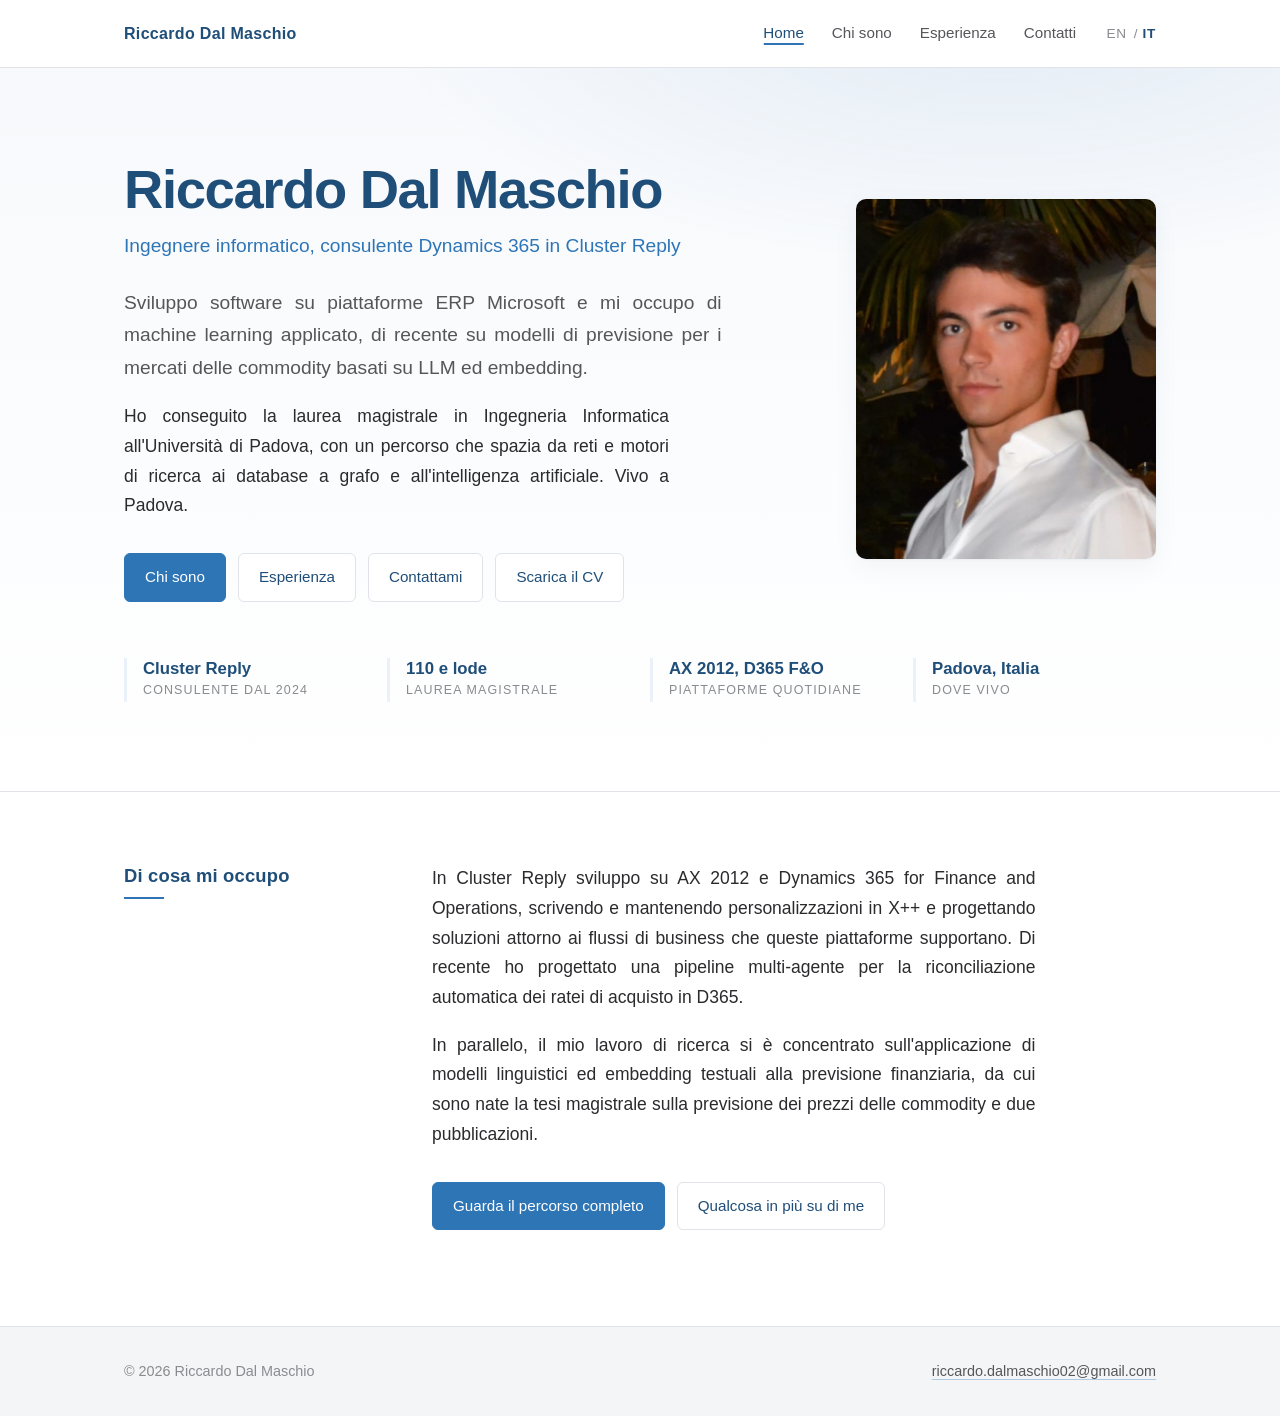
==== it/index.html @ c790fe82 "Richer desktop layout, subtle animations, justified text, publication links - Two-column editorial l" ====
<!DOCTYPE html>
<html lang="it">
<head>
  <meta charset="utf-8">
  <meta name="viewport" content="width=device-width, initial-scale=1">
  <title>Riccardo Dal Maschio</title>
  <meta name="description" content="Riccardo Dal Maschio, ingegnere informatico e consulente Microsoft Dynamics 365 a Padova.">
  <link rel="alternate" hreflang="en" href="../index.html">
  <link rel="alternate" hreflang="it" href="index.html">
  <link rel="stylesheet" href="../styles.css">
  <script>document.documentElement.classList.add('js');</script>
</head>
<body>

  <header class="site-header">
    <div class="wrap">
      <a class="brand" href="index.html">Riccardo Dal Maschio</a>
      <div class="header-right">
        <nav class="site-nav" aria-label="Principale">
          <ul>
            <li><a href="index.html" aria-current="page">Home</a></li>
            <li><a href="about.html">Chi sono</a></li>
            <li><a href="experience.html">Esperienza</a></li>
            <li><a href="contact.html">Contatti</a></li>
          </ul>
        </nav>
        <p class="lang-switch">
          <a href="../index.html" hreflang="en" lang="en">EN</a> / <span aria-current="true">IT</span>
        </p>
      </div>
    </div>
  </header>

  <div class="hero-band">
    <div class="wrap">
      <section class="hero">
        <div class="hero-text reveal">
          <h1>Riccardo Dal Maschio</h1>
          <p class="role">Ingegnere informatico, consulente Dynamics 365 in Cluster Reply</p>

          <p class="lede">
            Sviluppo software su piattaforme ERP Microsoft e mi occupo di machine
            learning applicato, di recente su modelli di previsione per i mercati
            delle commodity basati su LLM ed embedding.
          </p>

          <p>
            Ho conseguito la laurea magistrale in Ingegneria Informatica
            all'Università di Padova, con un percorso che spazia da reti e motori
            di ricerca ai database a grafo e all'intelligenza artificiale. Vivo a
            Padova.
          </p>

          <div class="actions">
            <a class="btn btn-primary" href="about.html">Chi sono</a>
            <a class="btn" href="experience.html">Esperienza</a>
            <a class="btn" href="contact.html">Contattami</a>
            <a class="btn" href="../resume/Riccardo%20Dal%20Maschio%20CV.pdf" download>Scarica il CV</a>
          </div>
        </div>

        <img class="hero-photo reveal" src="../resume/foto%20cv.jpeg"
             alt="Ritratto di Riccardo Dal Maschio" width="300" height="360">
      </section>

      <ul class="facts" data-stagger>
        <li class="reveal">
          <span class="fact-value">Cluster Reply</span>
          <span class="fact-label">Consulente dal 2024</span>
        </li>
        <li class="reveal">
          <span class="fact-value">110 e lode</span>
          <span class="fact-label">Laurea magistrale</span>
        </li>
        <li class="reveal">
          <span class="fact-value">AX 2012, D365 F&amp;O</span>
          <span class="fact-label">Piattaforme quotidiane</span>
        </li>
        <li class="reveal">
          <span class="fact-value">Padova, Italia</span>
          <span class="fact-label">Dove vivo</span>
        </li>
      </ul>
    </div>
  </div>

  <main>
    <div class="wrap">

      <section class="content-section reveal">
        <h2>Di cosa mi occupo</h2>
        <div class="section-body">
          <p>
            In Cluster Reply sviluppo su AX 2012 e Dynamics 365 for Finance and
            Operations, scrivendo e mantenendo personalizzazioni in X++ e
            progettando soluzioni attorno ai flussi di business che queste
            piattaforme supportano. Di recente ho progettato una pipeline
            multi-agente per la riconciliazione automatica dei ratei di acquisto
            in D365.
          </p>
          <p>
            In parallelo, il mio lavoro di ricerca si è concentrato
            sull'applicazione di modelli linguistici ed embedding testuali alla
            previsione finanziaria, da cui sono nate la tesi magistrale sulla
            previsione dei prezzi delle commodity e due pubblicazioni.
          </p>
          <div class="actions">
            <a class="btn btn-primary" href="experience.html">Guarda il percorso completo</a>
            <a class="btn" href="about.html">Qualcosa in più su di me</a>
          </div>
        </div>
      </section>

    </div>
  </main>

  <footer class="site-footer">
    <div class="wrap">
      <span>&copy; 2026 Riccardo Dal Maschio</span>
      <span><a href="mailto:riccardo.dalmaschio02@gmail.com">riccardo.dalmaschio02@gmail.com</a></span>
    </div>
  </footer>

  <script src="../script.js"></script>
</body>
</html>
---- styles.css ----
/* ---------- Base ---------- */

:root {
  --navy: #1f4e79;
  --blue: #2e75b6;
  --blue-soft: #eaf1f8;
  --ink: #2b2b2e;
  --ink-soft: #55565a;
  --ink-faint: #8a8b90;
  --rule: #e0e3e8;
  --bg: #ffffff;
  --bg-soft: #f4f5f7;
  --shadow: 0 1px 2px rgba(31, 78, 121, 0.04), 0 8px 24px rgba(31, 78, 121, 0.06);
  --shadow-lift: 0 2px 4px rgba(31, 78, 121, 0.06), 0 14px 34px rgba(31, 78, 121, 0.1);
  --ease: cubic-bezier(0.22, 0.61, 0.36, 1);
}

*,
*::before,
*::after {
  box-sizing: border-box;
}

html {
  -webkit-text-size-adjust: 100%;
  scroll-behavior: smooth;
}

body {
  margin: 0;
  background: var(--bg);
  color: var(--ink);
  font-family: -apple-system, BlinkMacSystemFont, "Segoe UI", Roboto,
    "Helvetica Neue", Arial, sans-serif;
  font-size: 17px;
  line-height: 1.7;
  -webkit-font-smoothing: antialiased;
}

/* ---------- Layout ---------- */

.wrap {
  width: 100%;
  max-width: 1080px;
  margin: 0 auto;
  padding: 0 1.5rem;
}

main {
  padding: 3.5rem 0 5rem;
}

section + section {
  margin-top: 4rem;
}

/* ---------- Typography ---------- */

h1,
h2,
h3 {
  line-height: 1.25;
  font-weight: 600;
  margin: 0 0 0.75rem;
  letter-spacing: -0.015em;
  color: var(--navy);
}

h1 {
  font-size: 2.4rem;
}

h2 {
  font-size: 1.3rem;
  margin-top: 0;
  padding-bottom: 0.5rem;
  border-bottom: 2px solid var(--blue-soft);
}

h3 {
  font-size: 1.05rem;
  font-weight: 600;
  color: var(--ink);
}

p {
  margin: 0 0 1.1rem;
}

ul {
  margin: 0 0 1.1rem;
  padding-left: 1.25rem;
}

li {
  margin-bottom: 0.4rem;
}

li::marker {
  color: var(--blue);
}

/* Justified body copy, with hyphenation so the rag stays tight */
p,
.entry li,
.tech-list li,
.pub-list li {
  text-align: justify;
  text-justify: inter-word;
  hyphens: auto;
}

.meta,
.role,
.eyebrow,
.lang-switch,
.site-footer span,
.contact-list li,
.skill-card li {
  text-align: left;
  hyphens: manual;
}

a {
  color: var(--blue);
  text-decoration: underline;
  text-underline-offset: 3px;
  text-decoration-color: rgba(46, 117, 182, 0.35);
  transition: color 0.2s var(--ease), text-decoration-color 0.2s var(--ease);
}

a:hover,
a:focus-visible {
  color: var(--navy);
  text-decoration-color: currentColor;
}

:focus-visible {
  outline: 2px solid var(--blue);
  outline-offset: 3px;
}

.lede {
  font-size: 1.15rem;
  color: var(--ink-soft);
}

.muted {
  color: var(--ink-soft);
}

.eyebrow {
  font-size: 0.8rem;
  letter-spacing: 0.09em;
  text-transform: uppercase;
  color: var(--blue);
  font-weight: 600;
  margin-bottom: 1.25rem;
}

.page-head {
  margin-bottom: 3rem;
}

/* ---------- Header / nav ---------- */

.site-header {
  position: sticky;
  top: 0;
  z-index: 10;
  border-bottom: 1px solid var(--rule);
  background: rgba(255, 255, 255, 0.9);
  backdrop-filter: saturate(180%) blur(10px);
  padding: 1.15rem 0;
}

.site-header .wrap {
  display: flex;
  flex-wrap: wrap;
  align-items: center;
  justify-content: space-between;
  gap: 0.75rem 2rem;
}

.brand {
  font-weight: 600;
  font-size: 1rem;
  letter-spacing: 0.02em;
  text-decoration: none;
  color: var(--navy);
}

.header-right {
  display: flex;
  flex-wrap: wrap;
  align-items: center;
  gap: 0.75rem 1.75rem;
}

.site-nav ul {
  display: flex;
  flex-wrap: wrap;
  gap: 1.75rem;
  list-style: none;
  margin: 0;
  padding: 0;
}

.site-nav li {
  margin: 0;
}

.site-nav a {
  position: relative;
  text-decoration: none;
  color: var(--ink-soft);
  font-size: 0.95rem;
  padding-bottom: 4px;
  transition: color 0.2s var(--ease);
}

/* Nav underline that grows from the centre on hover */
.site-nav a::after {
  content: "";
  position: absolute;
  left: 50%;
  bottom: 0;
  width: 0;
  height: 2px;
  background: var(--blue);
  transform: translateX(-50%);
  transition: width 0.25s var(--ease);
}

.site-nav a:hover,
.site-nav a:focus-visible {
  color: var(--blue);
}

.site-nav a:hover::after,
.site-nav a:focus-visible::after,
.site-nav a[aria-current="page"]::after {
  width: 100%;
}

.site-nav a[aria-current="page"] {
  color: var(--navy);
}

.lang-switch {
  margin: 0;
  font-size: 0.85rem;
  letter-spacing: 0.05em;
  color: var(--ink-faint);
  white-space: nowrap;
}

.lang-switch a {
  text-decoration: none;
  color: var(--ink-faint);
  padding: 0 0.15rem;
}

.lang-switch a:hover,
.lang-switch a:focus-visible {
  color: var(--blue);
}

.lang-switch [aria-current="true"] {
  color: var(--navy);
  font-weight: 600;
}

/* ---------- Home hero ---------- */

.hero-band {
  background:
    radial-gradient(60rem 26rem at 78% -10%, rgba(46, 117, 182, 0.1), transparent 65%),
    linear-gradient(180deg, #f7f9fc 0%, #ffffff 100%);
  border-bottom: 1px solid var(--rule);
  padding: 4.5rem 0 4rem;
}

.hero {
  display: grid;
  grid-template-columns: minmax(0, 1fr);
  gap: 2.5rem;
  align-items: center;
}

.hero h1 {
  font-size: 2.6rem;
  margin-bottom: 0.4rem;
}

.hero .role {
  font-size: 1.1rem;
  color: var(--blue);
  font-weight: 500;
  margin-bottom: 1.5rem;
}

.hero-photo {
  width: 100%;
  max-width: 260px;
  aspect-ratio: 5 / 6;
  object-fit: cover;
  object-position: center 18%;
  border-radius: 10px;
  box-shadow: var(--shadow);
  transition: transform 0.4s var(--ease), box-shadow 0.4s var(--ease);
}

.hero-photo:hover {
  transform: translateY(-4px);
  box-shadow: var(--shadow-lift);
}

/* Small stat strip under the hero */
.facts {
  display: grid;
  grid-template-columns: repeat(auto-fit, minmax(160px, 1fr));
  gap: 1.25rem;
  margin-top: 3.5rem;
  padding: 0;
  list-style: none;
}

.facts li {
  margin: 0;
  padding-left: 1rem;
  border-left: 3px solid var(--blue-soft);
  transition: border-color 0.25s var(--ease);
}

.facts li:hover {
  border-left-color: var(--blue);
}

.facts .fact-value {
  display: block;
  font-size: 1.05rem;
  font-weight: 600;
  color: var(--navy);
  line-height: 1.35;
}

.facts .fact-label {
  display: block;
  font-size: 0.78rem;
  letter-spacing: 0.09em;
  text-transform: uppercase;
  color: var(--ink-faint);
}

/* ---------- Buttons ---------- */

.actions {
  display: flex;
  flex-wrap: wrap;
  gap: 0.75rem;
  margin-top: 2rem;
}

.btn {
  display: inline-block;
  padding: 0.65rem 1.25rem;
  border: 1px solid var(--rule);
  border-radius: 6px;
  font-size: 0.95rem;
  text-decoration: none;
  color: var(--navy);
  background: var(--bg);
  transition: transform 0.2s var(--ease), border-color 0.2s var(--ease),
    background-color 0.2s var(--ease), box-shadow 0.2s var(--ease),
    color 0.2s var(--ease);
}

.btn:hover,
.btn:focus-visible {
  border-color: var(--blue);
  background: var(--blue-soft);
  color: var(--navy);
  transform: translateY(-2px);
  box-shadow: var(--shadow);
}

.btn:active {
  transform: translateY(0);
}

.btn-primary {
  background: var(--blue);
  border-color: var(--blue);
  color: #fff;
}

.btn-primary:hover,
.btn-primary:focus-visible {
  background: var(--navy);
  border-color: var(--navy);
  color: #fff;
}

/* ---------- Entries (experience / education) ---------- */

.entry {
  position: relative;
  padding: 1.4rem 1.5rem;
  margin-bottom: 1rem;
  background: var(--bg);
  border: 1px solid var(--rule);
  border-left: 3px solid var(--blue-soft);
  border-radius: 8px;
  transition: transform 0.25s var(--ease), box-shadow 0.25s var(--ease),
    border-left-color 0.25s var(--ease);
}

.entry:hover {
  transform: translateY(-2px);
  border-left-color: var(--blue);
  box-shadow: var(--shadow);
}

.entry h3 {
  margin-bottom: 0.2rem;
}

.entry .meta {
  font-size: 0.82rem;
  letter-spacing: 0.05em;
  text-transform: uppercase;
  color: var(--blue);
  font-weight: 600;
  margin-bottom: 0.75rem;
}

.entry ul,
.entry p {
  margin-bottom: 0;
}

.entry ul {
  list-style: disc;
  padding-left: 1.25rem;
}

/* ---------- Skill cards ---------- */

.skill-groups {
  display: grid;
  grid-template-columns: repeat(auto-fit, minmax(230px, 1fr));
  gap: 1.25rem;
  margin-top: 1.75rem;
}

.skill-card {
  background: var(--bg-soft);
  border: 1px solid transparent;
  border-radius: 8px;
  padding: 1.25rem 1.4rem;
  transition: transform 0.25s var(--ease), box-shadow 0.25s var(--ease),
    border-color 0.25s var(--ease), background-color 0.25s var(--ease);
}

.skill-card:hover {
  transform: translateY(-2px);
  background: var(--bg);
  border-color: var(--rule);
  box-shadow: var(--shadow);
}

.skill-card h3 {
  font-size: 0.8rem;
  letter-spacing: 0.09em;
  text-transform: uppercase;
  color: var(--blue);
  margin-bottom: 0.7rem;
}

.skill-card ul {
  list-style: disc;
  padding-left: 1.15rem;
  margin: 0;
}

.skill-card li {
  font-size: 0.95rem;
  color: var(--ink-soft);
  margin-bottom: 0.3rem;
}

/* ---------- Contact list ---------- */

.contact-list {
  list-style: none;
  padding: 0;
  margin: 2rem 0 0;
  display: grid;
  gap: 1rem;
  grid-template-columns: repeat(auto-fit, minmax(260px, 1fr));
}

.contact-list li {
  margin: 0;
  padding: 1.15rem 1.4rem;
  background: var(--bg);
  border: 1px solid var(--rule);
  border-left: 3px solid var(--blue-soft);
  border-radius: 8px;
  transition: transform 0.25s var(--ease), box-shadow 0.25s var(--ease),
    border-left-color 0.25s var(--ease);
}

.contact-list li:hover {
  transform: translateY(-2px);
  border-left-color: var(--blue);
  box-shadow: var(--shadow);
}

.contact-list .label {
  display: block;
  font-size: 0.78rem;
  letter-spacing: 0.09em;
  text-transform: uppercase;
  color: var(--blue);
  font-weight: 600;
  margin-bottom: 0.15rem;
}

/* ---------- Footer ---------- */

.site-footer {
  border-top: 1px solid var(--rule);
  background: var(--bg-soft);
  padding: 2rem 0;
  font-size: 0.9rem;
  color: var(--ink-faint);
}

.site-footer .wrap {
  display: flex;
  flex-wrap: wrap;
  justify-content: space-between;
  gap: 0.5rem 1.5rem;
}

.site-footer a {
  color: var(--ink-soft);
}

.site-footer a:hover,
.site-footer a:focus-visible {
  color: var(--blue);
}

/* ---------- Scroll reveal ---------- */

.js .reveal {
  opacity: 0;
  transform: translateY(16px);
  transition: opacity 0.6s var(--ease), transform 0.6s var(--ease);
  transition-delay: var(--delay, 0s);
}

.js .reveal.is-visible {
  opacity: 1;
  transform: none;
}

/* ---------- Desktop layout ---------- */

@media (min-width: 800px) {
  body {
    font-size: 17.5px;
  }

  main {
    padding: 4.5rem 0 6rem;
  }

  h1 {
    font-size: 3rem;
  }

  .page-head {
    display: grid;
    grid-template-columns: 220px minmax(0, 1fr);
    gap: 0 3rem;
    align-items: baseline;
    margin-bottom: 4rem;
  }

  .page-head .eyebrow {
    grid-column: 1;
    margin: 0;
    padding-top: 0.75rem;
  }

  .page-head h1 {
    grid-column: 2;
    margin: 0;
  }

  /* Editorial two-column sections: heading rail on the left, content right */
  .content-section {
    display: grid;
    grid-template-columns: 220px minmax(0, 1fr);
    gap: 0 3rem;
  }

  .content-section > h2 {
    position: sticky;
    top: 5.5rem;
    align-self: start;
    border-bottom: none;
    padding-bottom: 0;
    font-size: 1.15rem;
    letter-spacing: 0.01em;
  }

  .content-section > h2::after {
    content: "";
    display: block;
    width: 2.5rem;
    height: 2px;
    margin-top: 0.6rem;
    background: var(--blue);
  }

  .section-body > :last-child {
    margin-bottom: 0;
  }

  /* Prose gets a comfortable measure without shrinking the whole page */
  .section-body p,
  .section-body > ul {
    max-width: 62ch;
  }

  .hero {
    grid-template-columns: minmax(0, 1fr) 300px;
    gap: 4rem;
  }

  .hero h1 {
    font-size: 3.4rem;
    letter-spacing: -0.025em;
  }

  .hero .role {
    font-size: 1.2rem;
  }

  .hero .lede {
    font-size: 1.2rem;
  }

  .hero-text p {
    max-width: 56ch;
  }

  .hero-photo {
    max-width: 300px;
    justify-self: end;
  }

  .hero-band {
    padding: 5.5rem 0 4.5rem;
  }

  /* Experience entries sit two per row on wide screens */
  .entry-grid {
    display: grid;
    grid-template-columns: repeat(2, minmax(0, 1fr));
    gap: 1.25rem;
    align-items: start;
  }

  .entry-grid .entry {
    margin-bottom: 0;
    height: 100%;
  }

  .entry-grid .entry-wide {
    grid-column: 1 / -1;
  }
}

@media (min-width: 1100px) {
  .page-head,
  .content-section {
    grid-template-columns: 260px minmax(0, 1fr);
  }
}

/* ---------- Mobile ---------- */

@media (max-width: 600px) {
  body {
    font-size: 16px;
  }

  main {
    padding: 2.5rem 0 3.5rem;
  }

  h1 {
    font-size: 1.9rem;
  }

  .hero-band {
    padding: 2.5rem 0 2.75rem;
  }

  .hero {
    gap: 1.75rem;
  }

  .hero h1 {
    font-size: 2rem;
  }

  .hero-photo {
    max-width: 170px;
    order: -1;
  }

  .site-header {
    position: static;
    padding: 1.25rem 0;
  }

  .site-header .wrap {
    flex-direction: column;
    align-items: flex-start;
  }

  .header-right {
    flex-direction: column;
    align-items: flex-start;
    gap: 0.75rem;
  }

  .site-nav ul {
    gap: 1.15rem;
  }

  /* Justification gets ugly at phone widths */
  p,
  .entry li,
  .tech-list li,
  .pub-list li {
    text-align: left;
  }
}

/* ---------- Motion preferences ---------- */

@media (prefers-reduced-motion: reduce) {
  html {
    scroll-behavior: auto;
  }

  *,
  *::before,
  *::after {
    animation-duration: 0.01ms !important;
    animation-iteration-count: 1 !important;
    transition-duration: 0.01ms !important;
  }

  .js .reveal {
    opacity: 1;
    transform: none;
  }
}
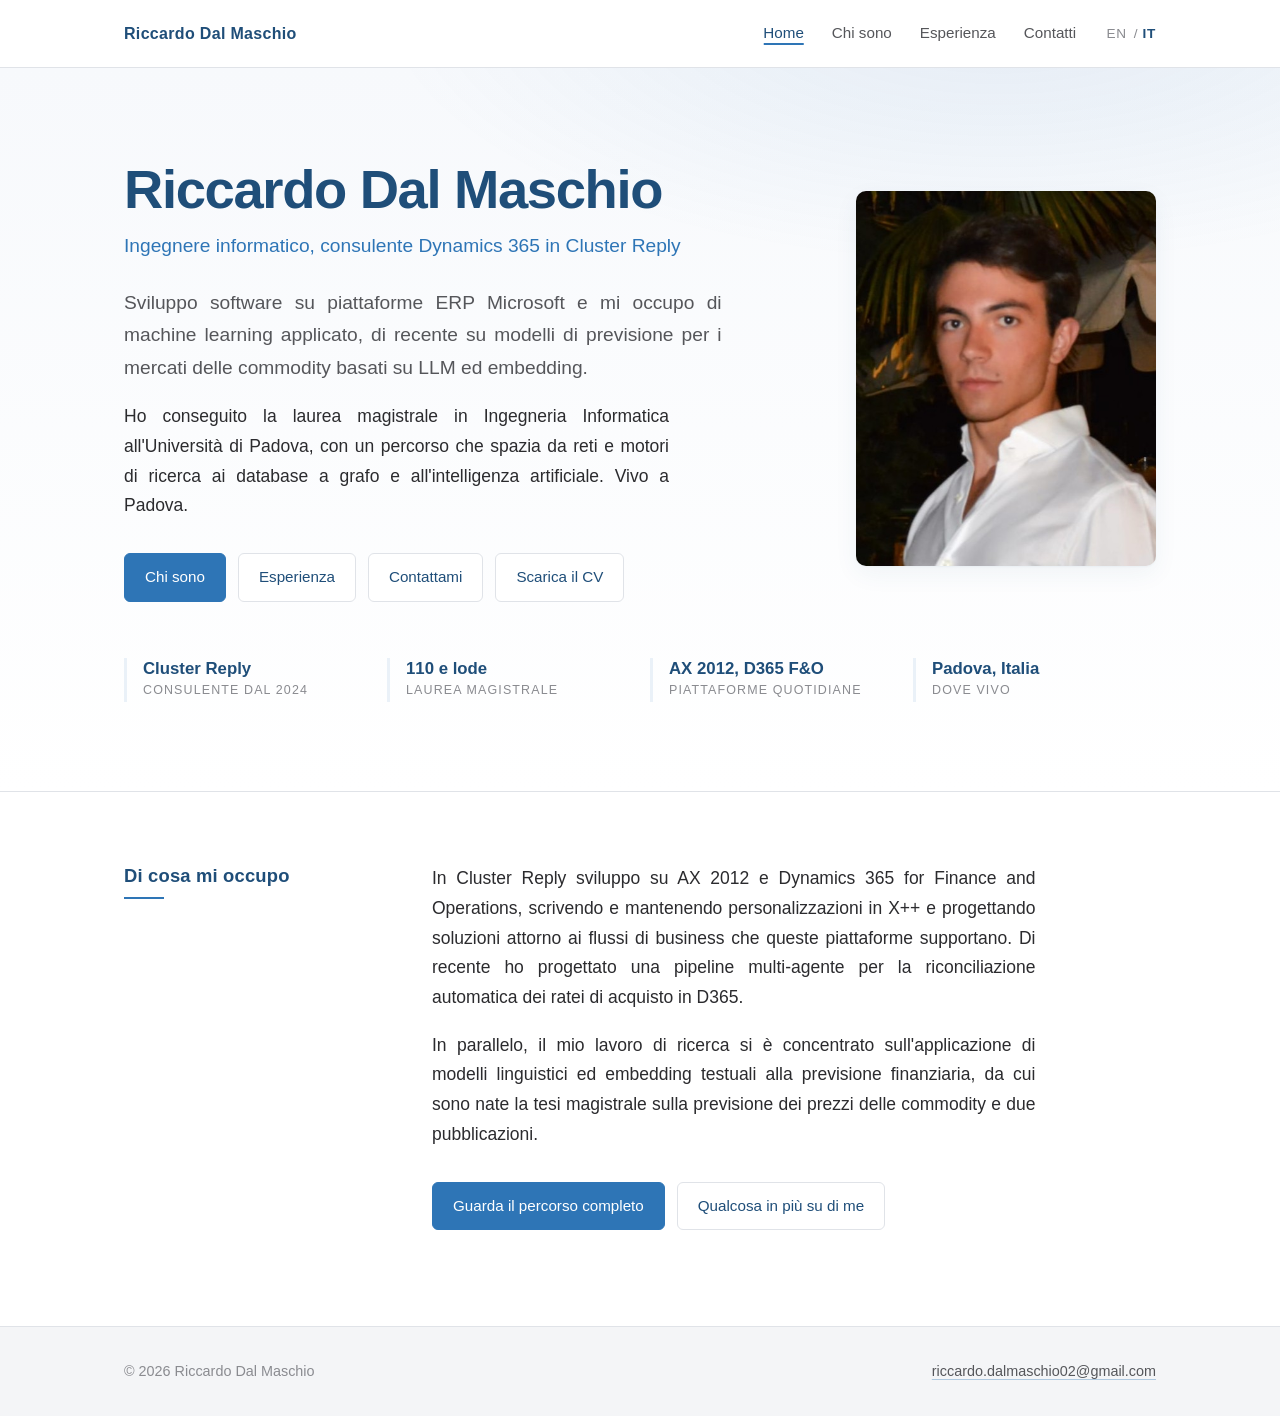
==== commit 8b15f0ac: "Justify text at all widths, fix mobile portrait, RDM favicon - Keep body copy justified on phones as" ====
--- a/it/index.html
+++ b/it/index.html
@@ -7,6 +7,7 @@
   <meta name="description" content="Riccardo Dal Maschio, ingegnere informatico e consulente Microsoft Dynamics 365 a Padova.">
   <link rel="alternate" hreflang="en" href="../index.html">
   <link rel="alternate" hreflang="it" href="index.html">
+  <link rel="icon" href="../favicon.svg" type="image/svg+xml">
   <link rel="stylesheet" href="../styles.css">
   <script>document.documentElement.classList.add('js');</script>
 </head>
@@ -60,7 +61,7 @@
         </div>
 
         <img class="hero-photo reveal" src="../resume/foto%20cv.jpeg"
-             alt="Ritratto di Riccardo Dal Maschio" width="300" height="360">
+             alt="Ritratto di Riccardo Dal Maschio" width="300" height="375">
       </section>
 
       <ul class="facts" data-stagger>
--- a/styles.css
+++ b/styles.css
@@ -30,6 +30,7 @@
   margin: 0;
   background: var(--bg);
   color: var(--ink);
+  overflow-wrap: break-word;
   font-family: -apple-system, BlinkMacSystemFont, "Segoe UI", Roboto,
     "Helvetica Neue", Arial, sans-serif;
   font-size: 17px;
@@ -170,6 +171,7 @@
   z-index: 10;
   border-bottom: 1px solid var(--rule);
   background: rgba(255, 255, 255, 0.9);
+  -webkit-backdrop-filter: saturate(180%) blur(10px);
   backdrop-filter: saturate(180%) blur(10px);
   padding: 1.15rem 0;
 }
@@ -300,14 +302,18 @@
   margin-bottom: 1.5rem;
 }
 
+/* Both dimensions are set explicitly rather than derived from aspect-ratio:
+   browsers without aspect-ratio support otherwise fall back to the img height
+   attribute and render a tall, narrow sliver. */
 .hero-photo {
-  width: 100%;
-  max-width: 260px;
-  aspect-ratio: 5 / 6;
+  display: block;
+  width: min(100%, 250px);
+  height: 300px;
   object-fit: cover;
   object-position: center 18%;
   border-radius: 10px;
   box-shadow: var(--shadow);
+  justify-self: center;
   transition: transform 0.4s var(--ease), box-shadow 0.4s var(--ease);
 }
 
@@ -492,18 +498,24 @@
 
 /* ---------- Contact list ---------- */
 
+/* One full-width row per detail: long values such as the email address get the
+   whole column and never overflow their card. */
 .contact-list {
   list-style: none;
   padding: 0;
   margin: 2rem 0 0;
   display: grid;
-  gap: 1rem;
-  grid-template-columns: repeat(auto-fit, minmax(260px, 1fr));
+  gap: 0.85rem;
+  grid-template-columns: minmax(0, 1fr);
 }
 
 .contact-list li {
+  display: grid;
+  grid-template-columns: 7.5rem minmax(0, 1fr);
+  align-items: baseline;
+  gap: 0 1.25rem;
   margin: 0;
-  padding: 1.15rem 1.4rem;
+  padding: 1.1rem 1.4rem;
   background: var(--bg);
   border: 1px solid var(--rule);
   border-left: 3px solid var(--blue-soft);
@@ -518,14 +530,18 @@
   box-shadow: var(--shadow);
 }
 
+.contact-list li > a,
+.contact-list li > .muted {
+  min-width: 0;
+  overflow-wrap: anywhere;
+}
+
 .contact-list .label {
-  display: block;
   font-size: 0.78rem;
   letter-spacing: 0.09em;
   text-transform: uppercase;
   color: var(--blue);
   font-weight: 600;
-  margin-bottom: 0.15rem;
 }
 
 /* ---------- Footer ---------- */
@@ -661,7 +677,8 @@
   }
 
   .hero-photo {
-    max-width: 300px;
+    width: 300px;
+    height: 375px;
     justify-self: end;
   }
 
@@ -670,11 +687,11 @@
   }
 
   /* Experience entries sit two per row on wide screens */
+  /* Default stretch alignment keeps paired cards the same height */
   .entry-grid {
     display: grid;
     grid-template-columns: repeat(2, minmax(0, 1fr));
     gap: 1.25rem;
-    align-items: start;
   }
 
   .entry-grid .entry {
@@ -694,6 +711,16 @@
   }
 }
 
+/* ---------- Tablet and below ---------- */
+
+/* Below the two-column breakpoint the hero is a single stack, so the portrait
+   leads and the text follows, on every narrow width rather than only on phones. */
+@media (max-width: 799px) {
+  .hero-photo {
+    order: -1;
+  }
+}
+
 /* ---------- Mobile ---------- */
 
 @media (max-width: 600px) {
@@ -722,8 +749,13 @@
   }
 
   .hero-photo {
-    max-width: 170px;
-    order: -1;
+    width: min(100%, 230px);
+    height: 276px;
+  }
+
+  .contact-list li {
+    grid-template-columns: minmax(0, 1fr);
+    gap: 0.15rem;
   }
 
   .site-header {
@@ -746,13 +778,6 @@
     gap: 1.15rem;
   }
 
-  /* Justification gets ugly at phone widths */
-  p,
-  .entry li,
-  .tech-list li,
-  .pub-list li {
-    text-align: left;
-  }
 }
 
 /* ---------- Motion preferences ---------- */
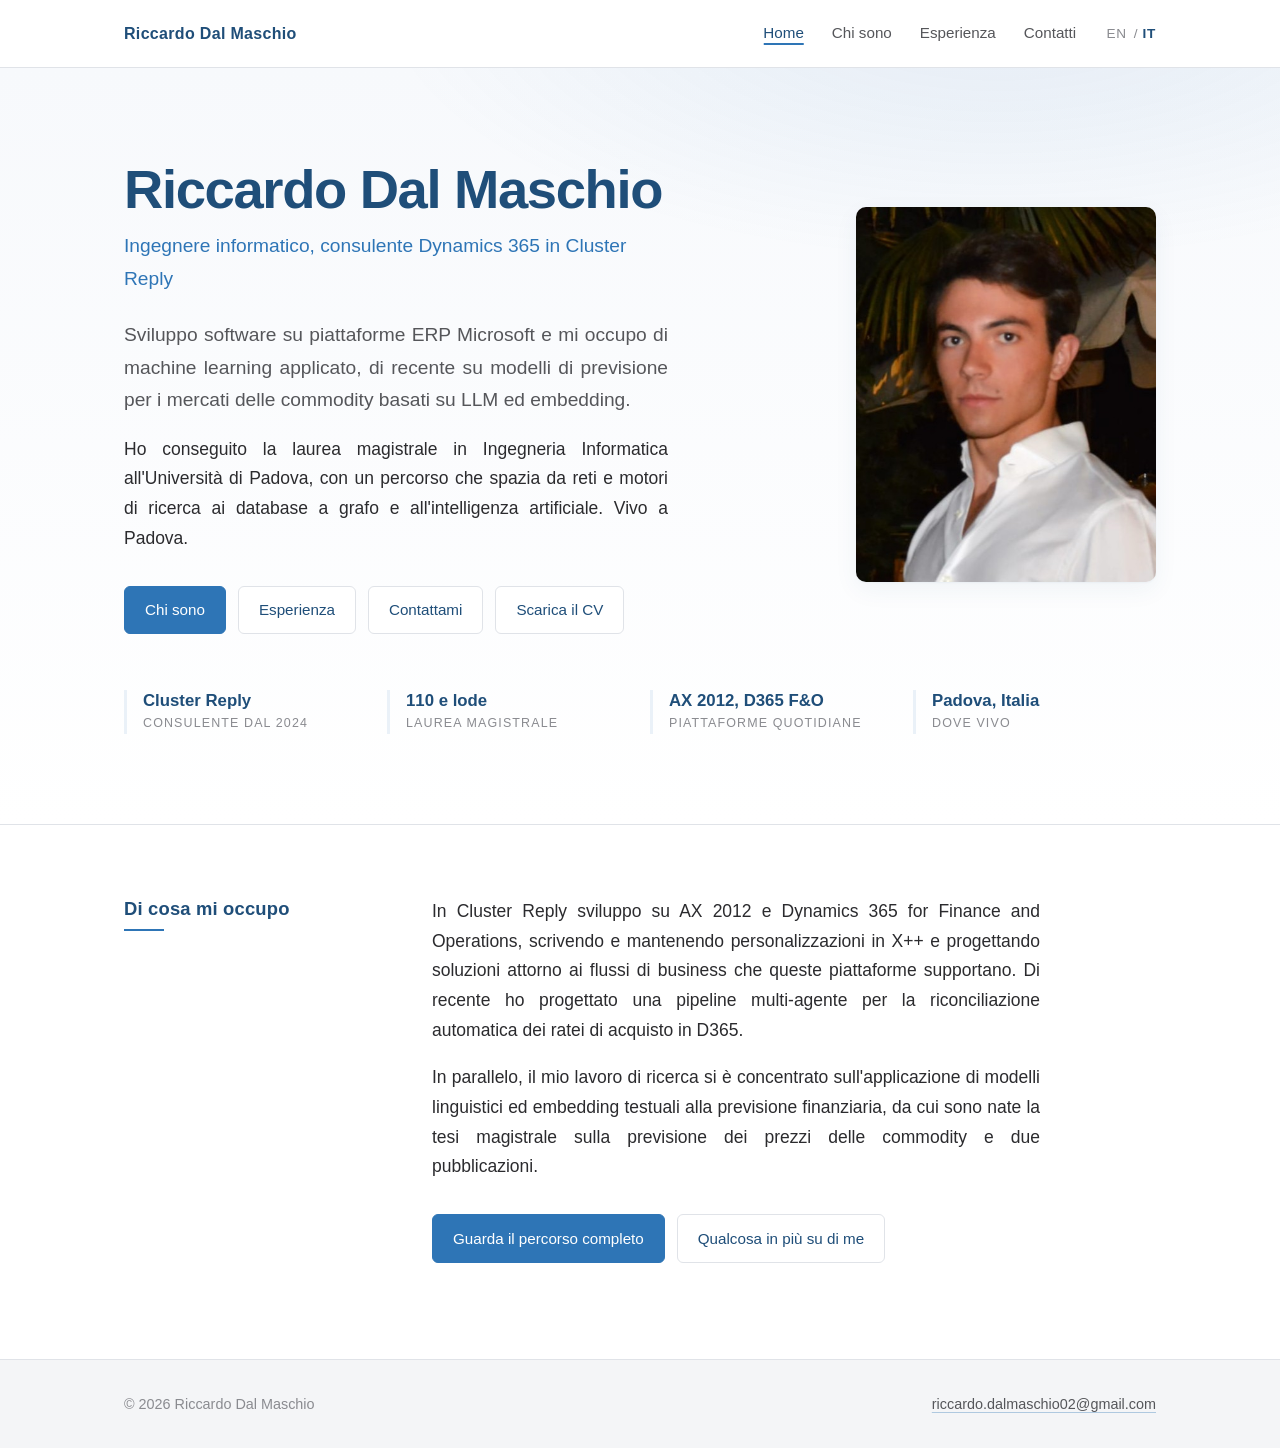
==== commit 4aa7cc89: "Fix paragraph-width mismatch and cache-busting for CSS/JS - .lede paragraphs run at a larger font-si" ====
--- a/it/index.html
+++ b/it/index.html
@@ -8,7 +8,7 @@
   <link rel="alternate" hreflang="en" href="../index.html">
   <link rel="alternate" hreflang="it" href="index.html">
   <link rel="icon" href="../favicon.svg" type="image/svg+xml">
-  <link rel="stylesheet" href="../styles.css">
+  <link rel="stylesheet" href="../styles.css?v=4">
   <script>document.documentElement.classList.add('js');</script>
 </head>
 <body>
@@ -122,6 +122,6 @@
     </div>
   </footer>
 
-  <script src="../script.js"></script>
+  <script src="../script.js?v=4"></script>
 </body>
 </html>
--- a/styles.css
+++ b/styles.css
@@ -314,6 +314,7 @@
   border-radius: 10px;
   box-shadow: var(--shadow);
   justify-self: center;
+  margin-inline: auto;
   transition: transform 0.4s var(--ease), box-shadow 0.4s var(--ease);
 }
 
@@ -648,10 +649,15 @@
     margin-bottom: 0;
   }
 
-  /* Prose gets a comfortable measure without shrinking the whole page */
+  /* Prose gets a comfortable measure without shrinking the whole page.
+     rem, not ch: ch is relative to each element's own font-size, so a
+     larger .lede paragraph next to a regular one would get a wider box
+     and their right edges would stop lining up under justification. rem
+     is always relative to the root font-size, so every paragraph in a
+     section gets the exact same pixel width regardless of its own type size. */
   .section-body p,
   .section-body > ul {
-    max-width: 62ch;
+    max-width: 38rem;
   }
 
   .hero {
@@ -672,14 +678,17 @@
     font-size: 1.2rem;
   }
 
+  /* rem for the same reason as .section-body: .lede runs bigger than the
+     plain paragraph beside it, and ch would give it a wider box. */
   .hero-text p {
-    max-width: 56ch;
+    max-width: 34rem;
   }
 
   .hero-photo {
     width: 300px;
     height: 375px;
     justify-self: end;
+    margin-inline: 0;
   }
 
   .hero-band {
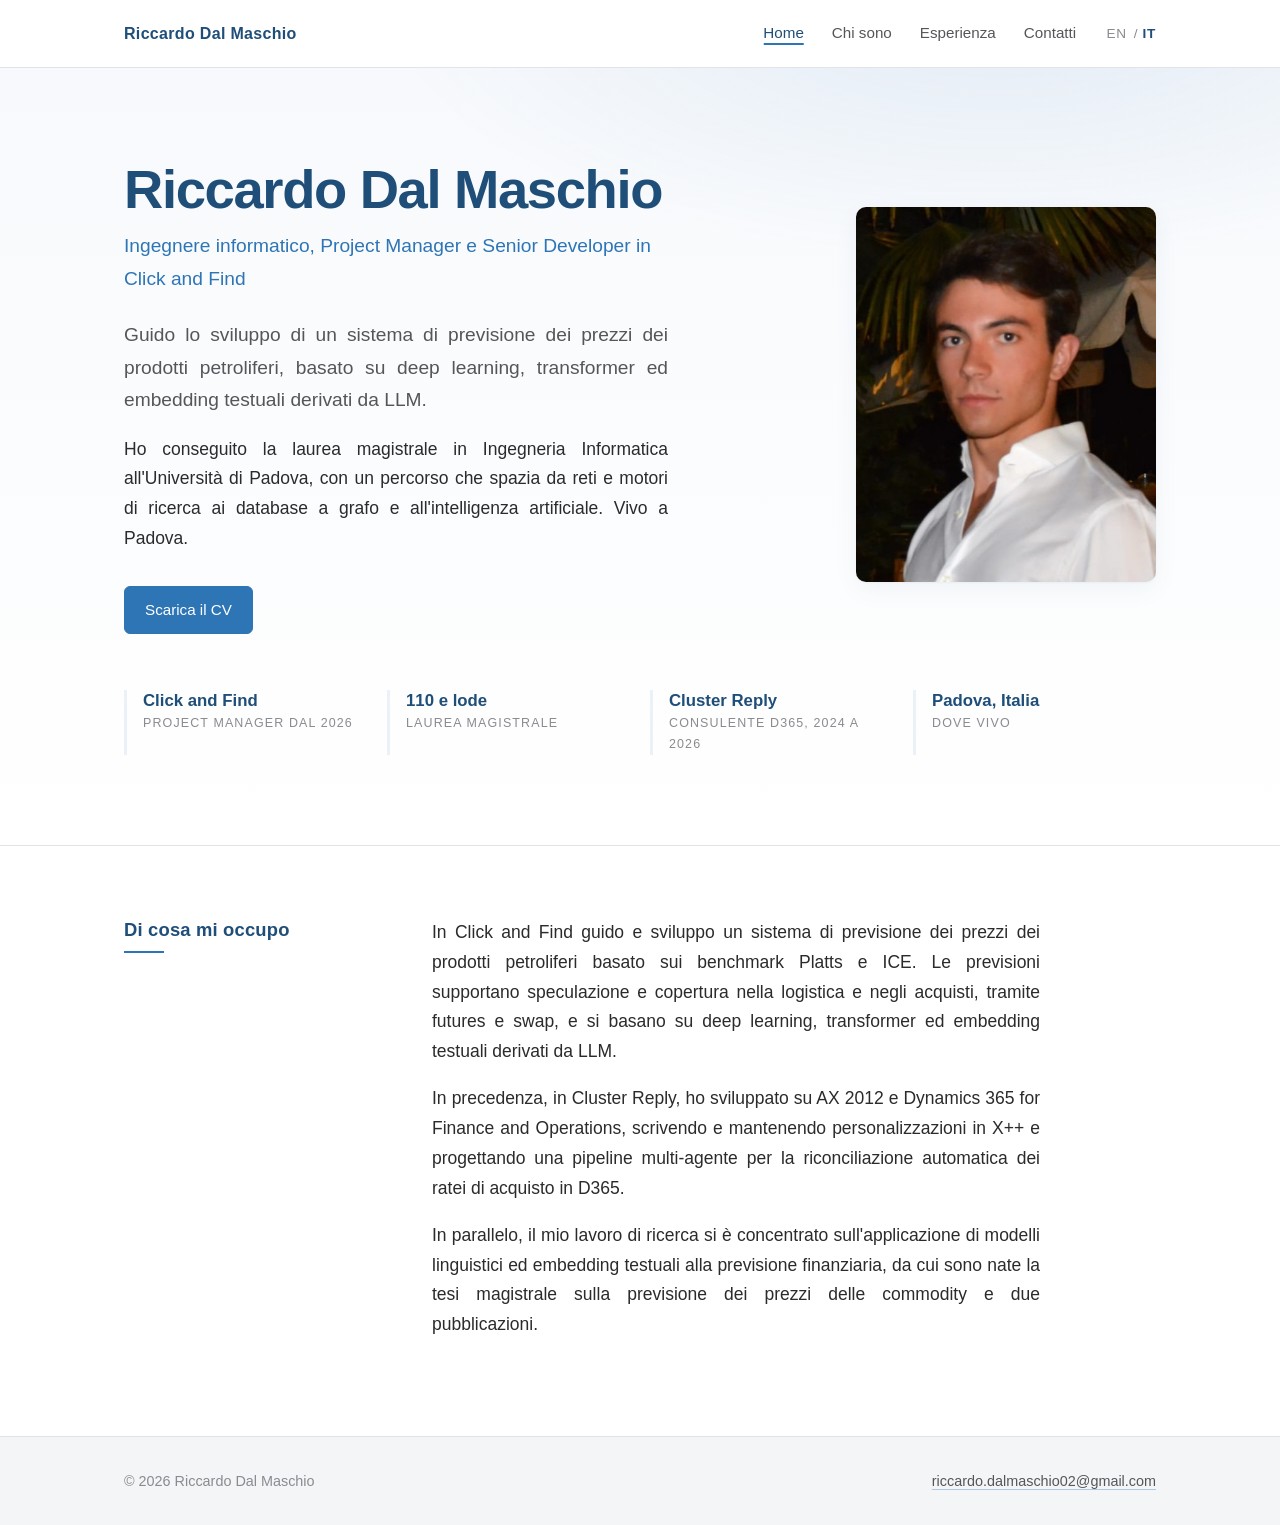
==== commit 8f10a3df: "Update CV details: change job title to Project Manager and Senior Developer at Click and Find, enhan" ====
--- a/it/index.html
+++ b/it/index.html
@@ -4,7 +4,7 @@
   <meta charset="utf-8">
   <meta name="viewport" content="width=device-width, initial-scale=1">
   <title>Riccardo Dal Maschio</title>
-  <meta name="description" content="Riccardo Dal Maschio, ingegnere informatico e consulente Microsoft Dynamics 365 a Padova.">
+  <meta name="description" content="Riccardo Dal Maschio, ingegnere informatico, project manager e senior developer in Click and Find, a Padova.">
   <link rel="alternate" hreflang="en" href="../index.html">
   <link rel="alternate" hreflang="it" href="index.html">
   <link rel="icon" href="../favicon.svg" type="image/svg+xml">
@@ -37,12 +37,12 @@
       <section class="hero">
         <div class="hero-text reveal">
           <h1>Riccardo Dal Maschio</h1>
-          <p class="role">Ingegnere informatico, consulente Dynamics 365 in Cluster Reply</p>
+          <p class="role">Ingegnere informatico, Project Manager e Senior Developer in Click and Find</p>
 
           <p class="lede">
-            Sviluppo software su piattaforme ERP Microsoft e mi occupo di machine
-            learning applicato, di recente su modelli di previsione per i mercati
-            delle commodity basati su LLM ed embedding.
+            Guido lo sviluppo di un sistema di previsione dei prezzi dei prodotti
+            petroliferi, basato su deep learning, transformer ed embedding
+            testuali derivati da LLM.
           </p>
 
           <p>
@@ -53,10 +53,7 @@
           </p>
 
           <div class="actions">
-            <a class="btn btn-primary" href="about.html">Chi sono</a>
-            <a class="btn" href="experience.html">Esperienza</a>
-            <a class="btn" href="contact.html">Contattami</a>
-            <a class="btn" href="../resume/Riccardo%20Dal%20Maschio%20CV.pdf" download>Scarica il CV</a>
+            <a class="btn btn-primary" href="../resume/Riccardo%20Dal%20Maschio%20CV.pdf?v=2" download>Scarica il CV</a>
           </div>
         </div>
 
@@ -66,16 +63,16 @@
 
       <ul class="facts" data-stagger>
         <li class="reveal">
-          <span class="fact-value">Cluster Reply</span>
-          <span class="fact-label">Consulente dal 2024</span>
+          <span class="fact-value">Click and Find</span>
+          <span class="fact-label">Project Manager dal 2026</span>
         </li>
         <li class="reveal">
           <span class="fact-value">110 e lode</span>
           <span class="fact-label">Laurea magistrale</span>
         </li>
         <li class="reveal">
-          <span class="fact-value">AX 2012, D365 F&amp;O</span>
-          <span class="fact-label">Piattaforme quotidiane</span>
+          <span class="fact-value">Cluster Reply</span>
+          <span class="fact-label">Consulente D365, 2024 a 2026</span>
         </li>
         <li class="reveal">
           <span class="fact-value">Padova, Italia</span>
@@ -92,12 +89,17 @@
         <h2>Di cosa mi occupo</h2>
         <div class="section-body">
           <p>
-            In Cluster Reply sviluppo su AX 2012 e Dynamics 365 for Finance and
-            Operations, scrivendo e mantenendo personalizzazioni in X++ e
-            progettando soluzioni attorno ai flussi di business che queste
-            piattaforme supportano. Di recente ho progettato una pipeline
-            multi-agente per la riconciliazione automatica dei ratei di acquisto
-            in D365.
+            In Click and Find guido e sviluppo un sistema di previsione dei prezzi
+            dei prodotti petroliferi basato sui benchmark Platts e ICE. Le
+            previsioni supportano speculazione e copertura nella logistica e negli
+            acquisti, tramite futures e swap, e si basano su deep learning,
+            transformer ed embedding testuali derivati da LLM.
+          </p>
+          <p>
+            In precedenza, in Cluster Reply, ho sviluppato su AX 2012 e Dynamics
+            365 for Finance and Operations, scrivendo e mantenendo
+            personalizzazioni in X++ e progettando una pipeline multi-agente per
+            la riconciliazione automatica dei ratei di acquisto in D365.
           </p>
           <p>
             In parallelo, il mio lavoro di ricerca si è concentrato
@@ -105,10 +107,6 @@
             previsione finanziaria, da cui sono nate la tesi magistrale sulla
             previsione dei prezzi delle commodity e due pubblicazioni.
           </p>
-          <div class="actions">
-            <a class="btn btn-primary" href="experience.html">Guarda il percorso completo</a>
-            <a class="btn" href="about.html">Qualcosa in più su di me</a>
-          </div>
         </div>
       </section>
 
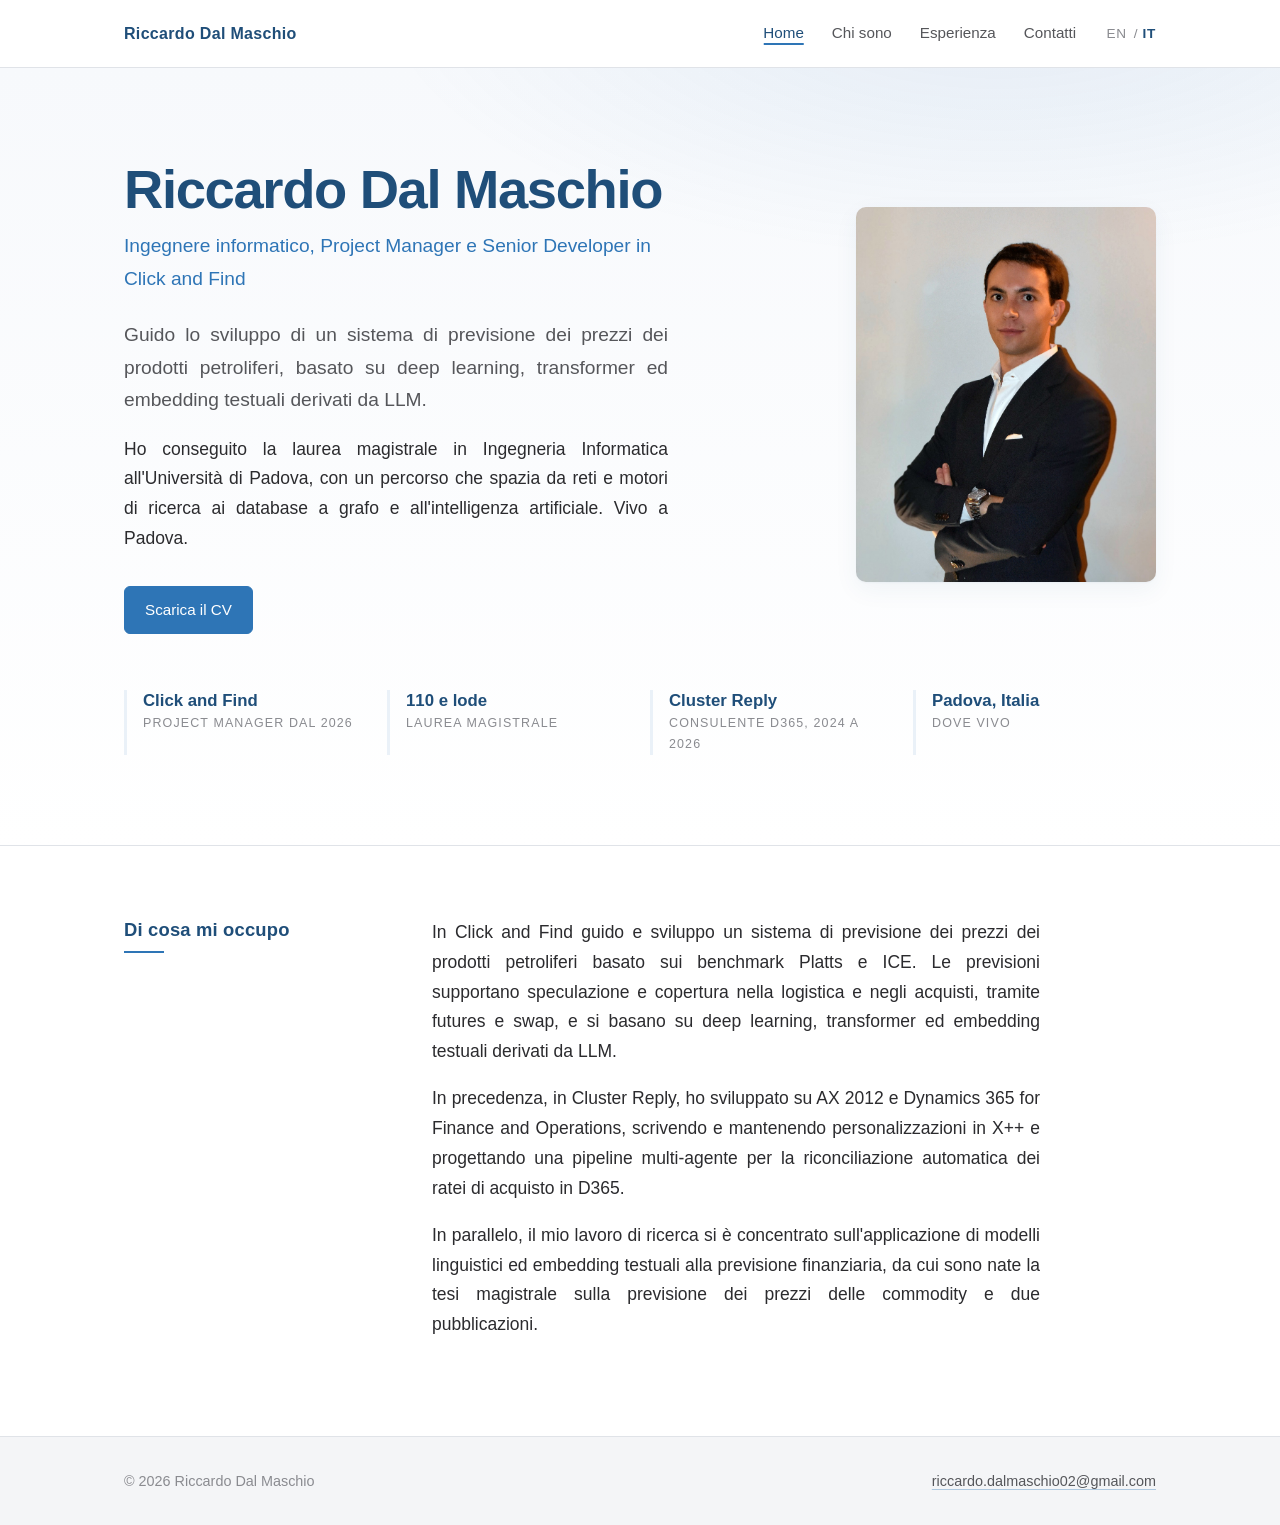
==== commit 617e7bfd: "fixed error of photo missing" ====
--- a/it/index.html
+++ b/it/index.html
@@ -53,11 +53,11 @@
           </p>
 
           <div class="actions">
-            <a class="btn btn-primary" href="../resume/Riccardo%20Dal%20Maschio%20CV.pdf?v=2" download>Scarica il CV</a>
+            <a class="btn btn-primary" href="../resume/Riccardo%20Dal%20Maschio%20CV.pdf?v=3" download>Scarica il CV</a>
           </div>
         </div>
 
-        <img class="hero-photo reveal" src="../resume/foto%20cv.jpeg"
+        <img class="hero-photo reveal" src="../resume/foto%20cv.jpg"
              alt="Ritratto di Riccardo Dal Maschio" width="300" height="375">
       </section>
 
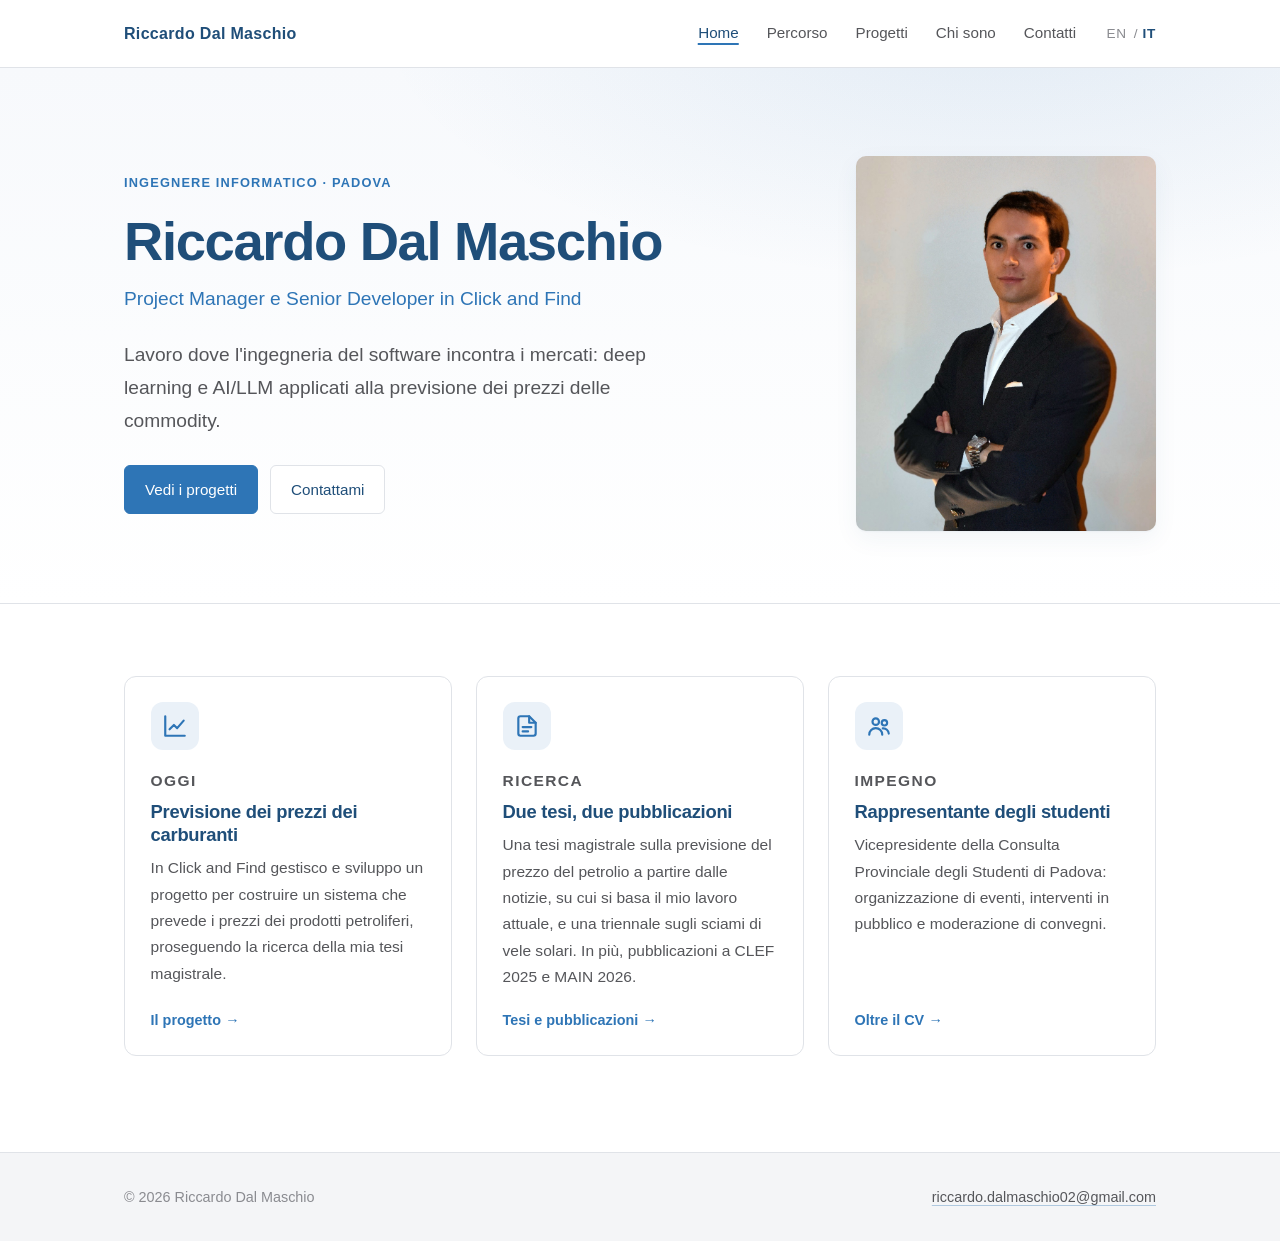
==== commit 457779e9: "Redesign site: Journey timeline, Projects page, About "Beyond the CV" - Home: three highlight cards " ====
--- a/it/index.html
+++ b/it/index.html
@@ -4,11 +4,11 @@
   <meta charset="utf-8">
   <meta name="viewport" content="width=device-width, initial-scale=1">
   <title>Riccardo Dal Maschio</title>
-  <meta name="description" content="Riccardo Dal Maschio, ingegnere informatico, project manager e senior developer in Click and Find, a Padova.">
+  <meta name="description" content="Riccardo Dal Maschio, ingegnere informatico, project manager e senior developer in Click and Find, con base a Padova.">
+  <link rel="alternate" hreflang="it" href="index.html">
   <link rel="alternate" hreflang="en" href="../index.html">
-  <link rel="alternate" hreflang="it" href="index.html">
   <link rel="icon" href="../favicon.svg" type="image/svg+xml">
-  <link rel="stylesheet" href="../styles.css?v=4">
+  <link rel="stylesheet" href="../styles.css?v=9">
   <script>document.documentElement.classList.add('js');</script>
 </head>
 <body>
@@ -20,8 +20,9 @@
         <nav class="site-nav" aria-label="Principale">
           <ul>
             <li><a href="index.html" aria-current="page">Home</a></li>
+            <li><a href="experience.html">Percorso</a></li>
+            <li><a href="projects.html">Progetti</a></li>
             <li><a href="about.html">Chi sono</a></li>
-            <li><a href="experience.html">Esperienza</a></li>
             <li><a href="contact.html">Contatti</a></li>
           </ul>
         </nav>
@@ -36,79 +37,66 @@
     <div class="wrap">
       <section class="hero">
         <div class="hero-text reveal">
+          <p class="eyebrow">Ingegnere informatico &middot; Padova</p>
           <h1>Riccardo Dal Maschio</h1>
-          <p class="role">Ingegnere informatico, Project Manager e Senior Developer in Click and Find</p>
+          <p class="role">Project Manager e Senior Developer in Click and Find</p>
 
           <p class="lede">
-            Guido lo sviluppo di un sistema di previsione dei prezzi dei prodotti
-            petroliferi, basato su deep learning, transformer ed embedding
-            testuali derivati da LLM.
-          </p>
-
-          <p>
-            Ho conseguito la laurea magistrale in Ingegneria Informatica
-            all'Università di Padova, con un percorso che spazia da reti e motori
-            di ricerca ai database a grafo e all'intelligenza artificiale. Vivo a
-            Padova.
+            Lavoro dove l'ingegneria del software incontra i mercati: deep
+            learning e AI/LLM applicati alla previsione dei prezzi delle
+            commodity.
           </p>
 
           <div class="actions">
-            <a class="btn btn-primary" href="../resume/Riccardo%20Dal%20Maschio%20CV.pdf?v=3" download>Scarica il CV</a>
+            <a class="btn btn-primary" href="projects.html">Vedi i progetti</a>
+            <a class="btn" href="contact.html">Contattami</a>
           </div>
         </div>
 
         <img class="hero-photo reveal" src="../resume/foto%20cv.jpg"
              alt="Ritratto di Riccardo Dal Maschio" width="300" height="375">
       </section>
-
-      <ul class="facts" data-stagger>
-        <li class="reveal">
-          <span class="fact-value">Click and Find</span>
-          <span class="fact-label">Project Manager dal 2026</span>
-        </li>
-        <li class="reveal">
-          <span class="fact-value">110 e lode</span>
-          <span class="fact-label">Laurea magistrale</span>
-        </li>
-        <li class="reveal">
-          <span class="fact-value">Cluster Reply</span>
-          <span class="fact-label">Consulente D365, 2024 a 2026</span>
-        </li>
-        <li class="reveal">
-          <span class="fact-value">Padova, Italia</span>
-          <span class="fact-label">Dove vivo</span>
-        </li>
-      </ul>
     </div>
   </div>
 
   <main>
     <div class="wrap">
 
-      <section class="content-section reveal">
-        <h2>Di cosa mi occupo</h2>
-        <div class="section-body">
-          <p>
-            In Click and Find guido e sviluppo un sistema di previsione dei prezzi
-            dei prodotti petroliferi basato sui benchmark Platts e ICE. Le
-            previsioni supportano speculazione e copertura nella logistica e negli
-            acquisti, tramite futures e swap, e si basano su deep learning,
-            transformer ed embedding testuali derivati da LLM.
-          </p>
-          <p>
-            In precedenza, in Cluster Reply, ho sviluppato su AX 2012 e Dynamics
-            365 for Finance and Operations, scrivendo e mantenendo
-            personalizzazioni in X++ e progettando una pipeline multi-agente per
-            la riconciliazione automatica dei ratei di acquisto in D365.
-          </p>
-          <p>
-            In parallelo, il mio lavoro di ricerca si è concentrato
-            sull'applicazione di modelli linguistici ed embedding testuali alla
-            previsione finanziaria, da cui sono nate la tesi magistrale sulla
-            previsione dei prezzi delle commodity e due pubblicazioni.
-          </p>
-        </div>
-      </section>
+      <ul class="highlights" data-stagger>
+        <li class="reveal">
+          <a class="card" href="projects.html#forecasting">
+            <span class="card-icon">
+              <svg viewBox="0 0 24 24" fill="none" stroke="currentColor" stroke-width="2" stroke-linecap="round" stroke-linejoin="round" aria-hidden="true"><path d="M3 3v18h18"/><path d="m7 15 4-4 3 3 6-7"/></svg>
+            </span>
+            <p class="eyebrow">Oggi</p>
+            <h3>Previsione dei prezzi dei carburanti</h3>
+            <p>In Click and Find gestisco e sviluppo un progetto per costruire un sistema che prevede i prezzi dei prodotti petroliferi, proseguendo la ricerca della mia tesi magistrale.</p>
+            <span class="more">Il progetto</span>
+          </a>
+        </li>
+        <li class="reveal">
+          <a class="card" href="projects.html">
+            <span class="card-icon">
+              <svg viewBox="0 0 24 24" fill="none" stroke="currentColor" stroke-width="2" stroke-linecap="round" stroke-linejoin="round" aria-hidden="true"><path d="M14 3H6a2 2 0 0 0-2 2v14a2 2 0 0 0 2 2h12a2 2 0 0 0 2-2V9z"/><path d="M14 3v6h6"/><path d="M8 13h8M8 17h5"/></svg>
+            </span>
+            <p class="eyebrow">Ricerca</p>
+            <h3>Due tesi, due pubblicazioni</h3>
+            <p>Una tesi magistrale sulla previsione del prezzo del petrolio a partire dalle notizie, su cui si basa il mio lavoro attuale, e una triennale sugli sciami di vele solari. In più, pubblicazioni a CLEF 2025 e MAIN 2026.</p>
+            <span class="more">Tesi e pubblicazioni</span>
+          </a>
+        </li>
+        <li class="reveal">
+          <a class="card" href="about.html#beyond">
+            <span class="card-icon">
+              <svg viewBox="0 0 24 24" fill="none" stroke="currentColor" stroke-width="2" stroke-linecap="round" stroke-linejoin="round" aria-hidden="true"><circle cx="9" cy="8" r="3"/><path d="M3 20a6 6 0 0 1 12 0"/><circle cx="17" cy="9" r="2.5"/><path d="M15.5 14.2A5 5 0 0 1 21 19"/></svg>
+            </span>
+            <p class="eyebrow">Impegno</p>
+            <h3>Rappresentante degli studenti</h3>
+            <p>Vicepresidente della Consulta Provinciale degli Studenti di Padova: organizzazione di eventi, interventi in pubblico e moderazione di convegni.</p>
+            <span class="more">Oltre il CV</span>
+          </a>
+        </li>
+      </ul>
 
     </div>
   </main>
@@ -120,6 +108,6 @@
     </div>
   </footer>
 
-  <script src="../script.js?v=4"></script>
+  <script src="../script.js?v=9"></script>
 </body>
 </html>
--- a/styles.css
+++ b/styles.css
@@ -323,43 +323,6 @@
   box-shadow: var(--shadow-lift);
 }
 
-/* Small stat strip under the hero */
-.facts {
-  display: grid;
-  grid-template-columns: repeat(auto-fit, minmax(160px, 1fr));
-  gap: 1.25rem;
-  margin-top: 3.5rem;
-  padding: 0;
-  list-style: none;
-}
-
-.facts li {
-  margin: 0;
-  padding-left: 1rem;
-  border-left: 3px solid var(--blue-soft);
-  transition: border-color 0.25s var(--ease);
-}
-
-.facts li:hover {
-  border-left-color: var(--blue);
-}
-
-.facts .fact-value {
-  display: block;
-  font-size: 1.05rem;
-  font-weight: 600;
-  color: var(--navy);
-  line-height: 1.35;
-}
-
-.facts .fact-label {
-  display: block;
-  font-size: 0.78rem;
-  letter-spacing: 0.09em;
-  text-transform: uppercase;
-  color: var(--ink-faint);
-}
-
 /* ---------- Buttons ---------- */
 
 .actions {
@@ -571,6 +534,755 @@
   color: var(--blue);
 }
 
+/* ---------- Home: hero tweaks ---------- */
+
+.hero .eyebrow {
+  margin-bottom: 0.9rem;
+}
+
+.hero-text .actions {
+  margin-top: 1.75rem;
+}
+
+/* ---------- Home: highlight cards ---------- */
+
+.highlights {
+  display: grid;
+  grid-template-columns: repeat(auto-fit, minmax(260px, 1fr));
+  gap: 1.5rem;
+  margin: 0;
+  padding: 0;
+  list-style: none;
+}
+
+.highlights > li {
+  margin: 0;
+}
+
+.card {
+  position: relative;
+  display: flex;
+  flex-direction: column;
+  height: 100%;
+  padding: 1.6rem 1.6rem 1.4rem;
+  background: var(--bg);
+  border: 1px solid var(--rule);
+  border-radius: 12px;
+  color: inherit;
+  text-decoration: none;
+  transition: transform 0.25s var(--ease), box-shadow 0.25s var(--ease),
+    border-color 0.25s var(--ease);
+}
+
+a.card:hover,
+a.card:focus-visible {
+  transform: translateY(-4px);
+  border-color: rgba(46, 117, 182, 0.45);
+  box-shadow: var(--shadow-lift);
+  color: inherit;
+}
+
+.card-icon {
+  display: grid;
+  place-items: center;
+  width: 48px;
+  height: 48px;
+  margin-bottom: 1.1rem;
+  border-radius: 12px;
+  background: var(--blue-soft);
+  color: var(--blue);
+}
+
+.card-icon svg {
+  width: 26px;
+  height: 26px;
+}
+
+.card .eyebrow {
+  margin-bottom: 0.35rem;
+}
+
+.card h3 {
+  font-size: 1.15rem;
+  color: var(--navy);
+  margin-bottom: 0.6rem;
+}
+
+.card p {
+  color: var(--ink-soft);
+  font-size: 0.97rem;
+  text-align: left;
+  hyphens: manual;
+}
+
+.card .more {
+  margin-top: auto;
+  font-size: 0.9rem;
+  font-weight: 600;
+  color: var(--blue);
+}
+
+.card .more::after {
+  content: "\2192";
+  margin-left: 0.3em;
+  display: inline-block;
+  transition: transform 0.25s var(--ease);
+}
+
+a.card:hover .more::after {
+  transform: translateX(4px);
+}
+
+/* ---------- Journey: filter + timeline ---------- */
+
+.filters {
+  display: flex;
+  flex-wrap: wrap;
+  gap: 0.5rem;
+  margin: 0 0 2rem;
+}
+
+.filters button {
+  font: inherit;
+  font-size: 0.88rem;
+  padding: 0.4rem 1rem;
+  border: 1px solid var(--rule);
+  border-radius: 999px;
+  background: var(--bg);
+  color: var(--ink-soft);
+  cursor: pointer;
+  transition: background-color 0.2s var(--ease), color 0.2s var(--ease),
+    border-color 0.2s var(--ease);
+}
+
+.filters button:hover {
+  border-color: var(--blue);
+  color: var(--navy);
+}
+
+.filters button[aria-pressed="true"] {
+  background: var(--navy);
+  border-color: var(--navy);
+  color: #fff;
+}
+
+.timeline {
+  position: relative;
+  list-style: none;
+  margin: 0;
+  padding: 0;
+}
+
+/* The vertical rail runs through the centre of the badges */
+.timeline::before {
+  content: "";
+  position: absolute;
+  top: 0.5rem;
+  bottom: 0.5rem;
+  left: 23px;
+  width: 2px;
+  background: linear-gradient(180deg, var(--blue) 0%, var(--rule) 100%);
+}
+
+.tl-item {
+  position: relative;
+  display: grid;
+  grid-template-columns: 48px minmax(0, 1fr);
+  gap: 0 1.25rem;
+  margin: 0 0 1.75rem;
+}
+
+.tl-item[hidden] {
+  display: none;
+}
+
+.badge {
+  position: relative;
+  z-index: 1;
+  display: grid;
+  place-items: center;
+  width: 48px;
+  height: 48px;
+  border-radius: 50%;
+  background: var(--navy);
+  color: #fff;
+  font-size: 0.62rem;
+  font-weight: 700;
+  letter-spacing: 0.04em;
+  box-shadow: 0 0 0 5px var(--bg);
+}
+
+.tl-item[data-type="edu"] .badge {
+  background: var(--blue);
+}
+
+/* Minor entries: a small dot instead of a badge */
+.tl-item.minor .badge {
+  width: 14px;
+  height: 14px;
+  margin: 0.55rem auto 0;
+  background: var(--bg);
+  border: 2px solid var(--ink-faint);
+}
+
+.tl-body {
+  padding: 1.1rem 1.35rem;
+  background: var(--bg);
+  border: 1px solid var(--rule);
+  border-radius: 10px;
+  transition: box-shadow 0.25s var(--ease), border-color 0.25s var(--ease);
+}
+
+.tl-body:hover {
+  border-color: rgba(46, 117, 182, 0.4);
+  box-shadow: var(--shadow);
+}
+
+.tl-item.minor .tl-body {
+  padding: 0.2rem 0 0;
+  border: none;
+  background: none;
+  box-shadow: none;
+}
+
+.tl-top {
+  display: flex;
+  flex-wrap: wrap;
+  align-items: baseline;
+  justify-content: space-between;
+  gap: 0.25rem 1rem;
+}
+
+.tl-body h3 {
+  margin: 0;
+  color: var(--navy);
+}
+
+.tl-item.minor h3 {
+  font-size: 0.98rem;
+  font-weight: 500;
+  color: var(--ink-soft);
+}
+
+.tl-org {
+  margin: 0.1rem 0 0;
+  color: var(--ink-soft);
+  font-size: 0.95rem;
+}
+
+.tl-date {
+  font-size: 0.8rem;
+  letter-spacing: 0.05em;
+  text-transform: uppercase;
+  color: var(--blue);
+  font-weight: 600;
+  white-space: nowrap;
+}
+
+.tl-body ul {
+  margin: 0.7rem 0 0;
+  font-size: 0.97rem;
+}
+
+.tl-body li {
+  margin-bottom: 0.25rem;
+}
+
+.tl-body .grade {
+  display: inline-block;
+  margin-top: 0.6rem;
+  padding: 0.1rem 0.6rem;
+  border-radius: 999px;
+  background: var(--blue-soft);
+  color: var(--navy);
+  font-size: 0.82rem;
+  font-weight: 600;
+}
+
+/* ---------- Chips (skills, tags) ---------- */
+
+.chip-groups {
+  display: grid;
+  gap: 1.5rem;
+}
+
+.chip-groups h3 {
+  font-size: 0.8rem;
+  letter-spacing: 0.09em;
+  text-transform: uppercase;
+  color: var(--blue);
+  margin-bottom: 0.6rem;
+}
+
+.chips {
+  display: flex;
+  flex-wrap: wrap;
+  gap: 0.45rem;
+  margin: 0;
+  padding: 0;
+  list-style: none;
+}
+
+.chips li {
+  margin: 0;
+  padding: 0.25rem 0.75rem;
+  border-radius: 999px;
+  background: var(--bg-soft);
+  border: 1px solid var(--rule);
+  font-size: 0.88rem;
+  color: var(--ink);
+  text-align: left;
+}
+
+.chips li small {
+  color: var(--ink-faint);
+  font-size: 0.8rem;
+}
+
+.chips.tags li {
+  padding: 0.12rem 0.6rem;
+  font-size: 0.78rem;
+  background: var(--blue-soft);
+  border-color: transparent;
+  color: var(--navy);
+}
+
+/* ---------- Projects ---------- */
+
+.project-grid {
+  display: grid;
+  grid-template-columns: repeat(auto-fit, minmax(300px, 1fr));
+  gap: 1.5rem;
+}
+
+.project {
+  display: flex;
+  flex-direction: column;
+  background: var(--bg);
+  border: 1px solid var(--rule);
+  border-radius: 12px;
+  overflow: hidden;
+  transition: transform 0.25s var(--ease), box-shadow 0.25s var(--ease);
+}
+
+.project:hover {
+  transform: translateY(-3px);
+  box-shadow: var(--shadow-lift);
+}
+
+.project-visual {
+  padding: 1.25rem 1.25rem 1rem;
+  background:
+    radial-gradient(30rem 12rem at 90% -20%, rgba(46, 117, 182, 0.12), transparent 70%),
+    var(--bg-soft);
+  border-bottom: 1px solid var(--rule);
+}
+
+.project-visual svg {
+  display: block;
+  width: 100%;
+  height: auto;
+}
+
+.project-body {
+  display: flex;
+  flex-direction: column;
+  flex: 1;
+  padding: 1.35rem 1.5rem 1.5rem;
+}
+
+.project-body .eyebrow {
+  margin-bottom: 0.4rem;
+  font-size: 0.74rem;
+}
+
+.project-body h3 {
+  color: var(--navy);
+  font-size: 1.12rem;
+  margin-bottom: 0.6rem;
+}
+
+.project-body p {
+  font-size: 0.97rem;
+  color: var(--ink-soft);
+}
+
+.project-body .chips {
+  margin-top: auto;
+  padding-top: 0.4rem;
+}
+
+/* Diagram primitives, shared by every inline SVG on the projects page */
+.dg-box {
+  fill: #fff;
+  stroke: var(--blue);
+  stroke-width: 1.5;
+}
+
+.dg-box.solid {
+  fill: var(--navy);
+  stroke: var(--navy);
+}
+
+.dg-box.soft {
+  fill: var(--blue-soft);
+  stroke: var(--blue-soft);
+}
+
+.dg-box.warn {
+  fill: #fff6e8;
+  stroke: #d08a1c;
+}
+
+.dg-text {
+  font-family: inherit;
+  font-size: 11px;
+  font-weight: 600;
+  fill: var(--navy);
+  text-anchor: middle;
+  dominant-baseline: central;
+}
+
+.dg-text.light {
+  fill: #fff;
+}
+
+.dg-text.small {
+  font-size: 9.5px;
+  font-weight: 500;
+  fill: var(--ink-soft);
+}
+
+.dg-text.warn {
+  fill: #9a5f0c;
+}
+
+.dg-line {
+  fill: none;
+  stroke: var(--blue);
+  stroke-width: 1.5;
+}
+
+.dg-line.dash {
+  stroke-dasharray: 4 4;
+}
+
+.dg-line.muted {
+  stroke: var(--ink-faint);
+}
+
+.dg-line.warn {
+  stroke: #d08a1c;
+}
+
+.dg-fill {
+  fill: var(--blue);
+}
+
+.dg-band {
+  fill: rgba(46, 117, 182, 0.14);
+}
+
+/* ---------- Publications ---------- */
+
+.pubs {
+  display: grid;
+  gap: 1rem;
+  margin: 0;
+  padding: 0;
+  list-style: none;
+}
+
+.pubs li {
+  display: grid;
+  grid-template-columns: auto minmax(0, 1fr);
+  gap: 0 1.1rem;
+  align-items: start;
+  margin: 0;
+  padding: 1.1rem 1.35rem;
+  border: 1px solid var(--rule);
+  border-radius: 10px;
+  transition: box-shadow 0.25s var(--ease), border-color 0.25s var(--ease);
+}
+
+.pubs li:hover {
+  border-color: rgba(46, 117, 182, 0.4);
+  box-shadow: var(--shadow);
+}
+
+.pub-venue {
+  display: grid;
+  place-items: center;
+  min-width: 4.4rem;
+  padding: 0.45rem 0.5rem;
+  border-radius: 8px;
+  background: var(--navy);
+  color: #fff;
+  font-size: 0.72rem;
+  font-weight: 700;
+  letter-spacing: 0.04em;
+  line-height: 1.3;
+  text-align: center;
+}
+
+.pubs a {
+  font-weight: 600;
+  text-align: left;
+}
+
+.pubs p {
+  margin: 0.3rem 0 0;
+  font-size: 0.92rem;
+  color: var(--ink-soft);
+  text-align: left;
+}
+
+/* ---------- About: info cards ---------- */
+
+.info-grid {
+  display: grid;
+  grid-template-columns: repeat(auto-fit, minmax(250px, 1fr));
+  gap: 1.25rem;
+  margin: 0;
+  padding: 0;
+  list-style: none;
+}
+
+.info-grid > li {
+  margin: 0;
+}
+
+.info-grid .card {
+  padding: 1.35rem 1.4rem 1.25rem;
+}
+
+.info-grid .card-icon {
+  width: 40px;
+  height: 40px;
+  margin-bottom: 0.9rem;
+  border-radius: 10px;
+}
+
+.info-grid .card-icon svg {
+  width: 22px;
+  height: 22px;
+}
+
+.info-grid .card h3 {
+  font-size: 1.02rem;
+  margin-bottom: 0.15rem;
+}
+
+.info-grid .card .tl-date {
+  display: block;
+  margin-bottom: 0.6rem;
+}
+
+.info-grid .card ul {
+  margin: 0;
+  padding-left: 1.1rem;
+  font-size: 0.93rem;
+  color: var(--ink-soft);
+}
+
+.info-grid .card li {
+  text-align: left;
+  margin-bottom: 0.25rem;
+}
+
+.stat {
+  display: flex;
+  align-items: baseline;
+  gap: 0.5rem;
+  margin: 0 0 0.6rem;
+}
+
+.stat strong {
+  font-size: 1.7rem;
+  line-height: 1;
+  color: var(--blue);
+}
+
+.stat span {
+  font-size: 0.85rem;
+  color: var(--ink-soft);
+}
+
+/* Card and list components use the full column width and ragged-right text:
+   justification opens wide gaps in narrow cards. */
+@media (min-width: 800px) {
+  .section-body > .pubs,
+  .section-body > .info-grid,
+  .section-body > .timeline,
+  .section-body > .chips {
+    max-width: none;
+  }
+}
+
+.project-body p,
+.tl-body li,
+.info-grid .card p,
+.hero .lede {
+  text-align: left;
+  hyphens: manual;
+}
+
+/* ---------- Button icon ---------- */
+
+.btn svg {
+  width: 16px;
+  height: 16px;
+  margin-right: 0.45rem;
+  vertical-align: -3px;
+}
+
+/* ---------- Journey: "see project" link in the tile corner ---------- */
+
+.tl-more {
+  display: flex;
+  justify-content: flex-end;
+  margin-top: 0.5rem;
+}
+
+.tl-more a {
+  font-size: 0.85rem;
+  font-weight: 600;
+  text-decoration: none;
+  white-space: nowrap;
+}
+
+.tl-more a::after {
+  content: "\2192";
+  margin-left: 0.3em;
+  display: inline-block;
+  transition: transform 0.25s var(--ease);
+}
+
+.tl-more a:hover::after,
+.tl-more a:focus-visible::after {
+  transform: translateX(4px);
+}
+
+/* ---------- Projects: arrival glow ---------- */
+
+/* Linked-to project clears the sticky header and glows briefly on arrival */
+.project {
+  scroll-margin-top: 6.5rem;
+}
+
+.project:target {
+  animation: target-glow 2.8s var(--ease) 0.5s both;
+}
+
+@keyframes target-glow {
+  0% {
+    box-shadow: 0 0 0 0 rgba(46, 117, 182, 0);
+    border-color: var(--rule);
+  }
+  18% {
+    box-shadow: 0 0 0 4px rgba(46, 117, 182, 0.35), 0 0 34px rgba(46, 117, 182, 0.45);
+    border-color: var(--blue);
+  }
+  100% {
+    box-shadow: 0 0 0 0 rgba(46, 117, 182, 0);
+    border-color: var(--rule);
+  }
+}
+
+/* ---------- Projects: thesis -> product story ---------- */
+
+.story {
+  display: grid;
+  grid-template-columns: minmax(0, 1fr);
+  gap: 0.75rem;
+}
+
+.story-link {
+  display: flex;
+  flex-direction: column;
+  align-items: center;
+  justify-content: center;
+  gap: 0.35rem;
+  color: var(--blue);
+  font-size: 0.74rem;
+  font-weight: 600;
+  letter-spacing: 0.08em;
+  text-transform: uppercase;
+  text-align: center;
+}
+
+.story-link svg {
+  width: 30px;
+  height: 30px;
+  transform: rotate(90deg);
+}
+
+@media (min-width: 1000px) {
+  .story {
+    grid-template-columns: minmax(0, 1fr) 4.5rem minmax(0, 1fr);
+    gap: 0.5rem;
+  }
+
+  .story-link svg {
+    transform: none;
+  }
+}
+
+.continues {
+  display: inline-block;
+  align-self: flex-start;
+  margin: 0 0 0.9rem;
+  padding: 0.15rem 0.7rem;
+  border-radius: 999px;
+  background: var(--navy);
+  color: #fff;
+  font-size: 0.76rem;
+  font-weight: 600;
+  text-decoration: none;
+}
+
+a.continues:hover,
+a.continues:focus-visible {
+  background: var(--blue);
+  color: #fff;
+}
+
+/* ---------- Responsive tweaks for new components ---------- */
+
+@media (max-width: 600px) {
+  .timeline::before {
+    left: 19px;
+  }
+
+  .tl-item {
+    grid-template-columns: 40px minmax(0, 1fr);
+    gap: 0 0.9rem;
+  }
+
+  .badge {
+    width: 40px;
+    height: 40px;
+    font-size: 0.55rem;
+  }
+
+  .tl-body {
+    padding: 0.95rem 1.05rem;
+  }
+
+  .project-grid {
+    grid-template-columns: minmax(0, 1fr);
+  }
+
+  .pubs li {
+    grid-template-columns: minmax(0, 1fr);
+    gap: 0.6rem;
+  }
+
+  .pub-venue {
+    justify-self: start;
+  }
+}
+
 /* ---------- Scroll reveal ---------- */
 
 .js .reveal {
@@ -778,13 +1490,22 @@
   }
 
   .header-right {
-    flex-direction: column;
-    align-items: flex-start;
-    gap: 0.75rem;
+    width: 100%;
+    flex-direction: row;
+    align-items: center;
+    gap: 0.6rem 1.25rem;
+  }
+
+  .site-nav {
+    width: 100%;
   }
 
   .site-nav ul {
-    gap: 1.15rem;
+    gap: 0.4rem 1rem;
+  }
+
+  .site-nav a {
+    font-size: 0.9rem;
   }
 
 }
@@ -809,3 +1530,35 @@
     transform: none;
   }
 }
+
+/* ---------- Small external links (theses, papers, recordings) ---------- */
+
+p.ext-link {
+  display: flex;
+  flex-wrap: wrap;
+  justify-content: flex-end;
+  gap: 0.25rem 1.1rem;
+  margin: 0.9rem 0 0;
+  font-size: 0.85rem;
+}
+
+p.ext-link a {
+  font-weight: 600;
+  text-decoration: none;
+  white-space: nowrap;
+}
+
+p.ext-link a:hover,
+p.ext-link a:focus-visible {
+  text-decoration: underline;
+}
+
+p.ext-link a::after {
+  content: "\2197";
+  margin-left: 0.3em;
+}
+
+.pub-title {
+  font-weight: 600;
+  color: var(--ink);
+}
